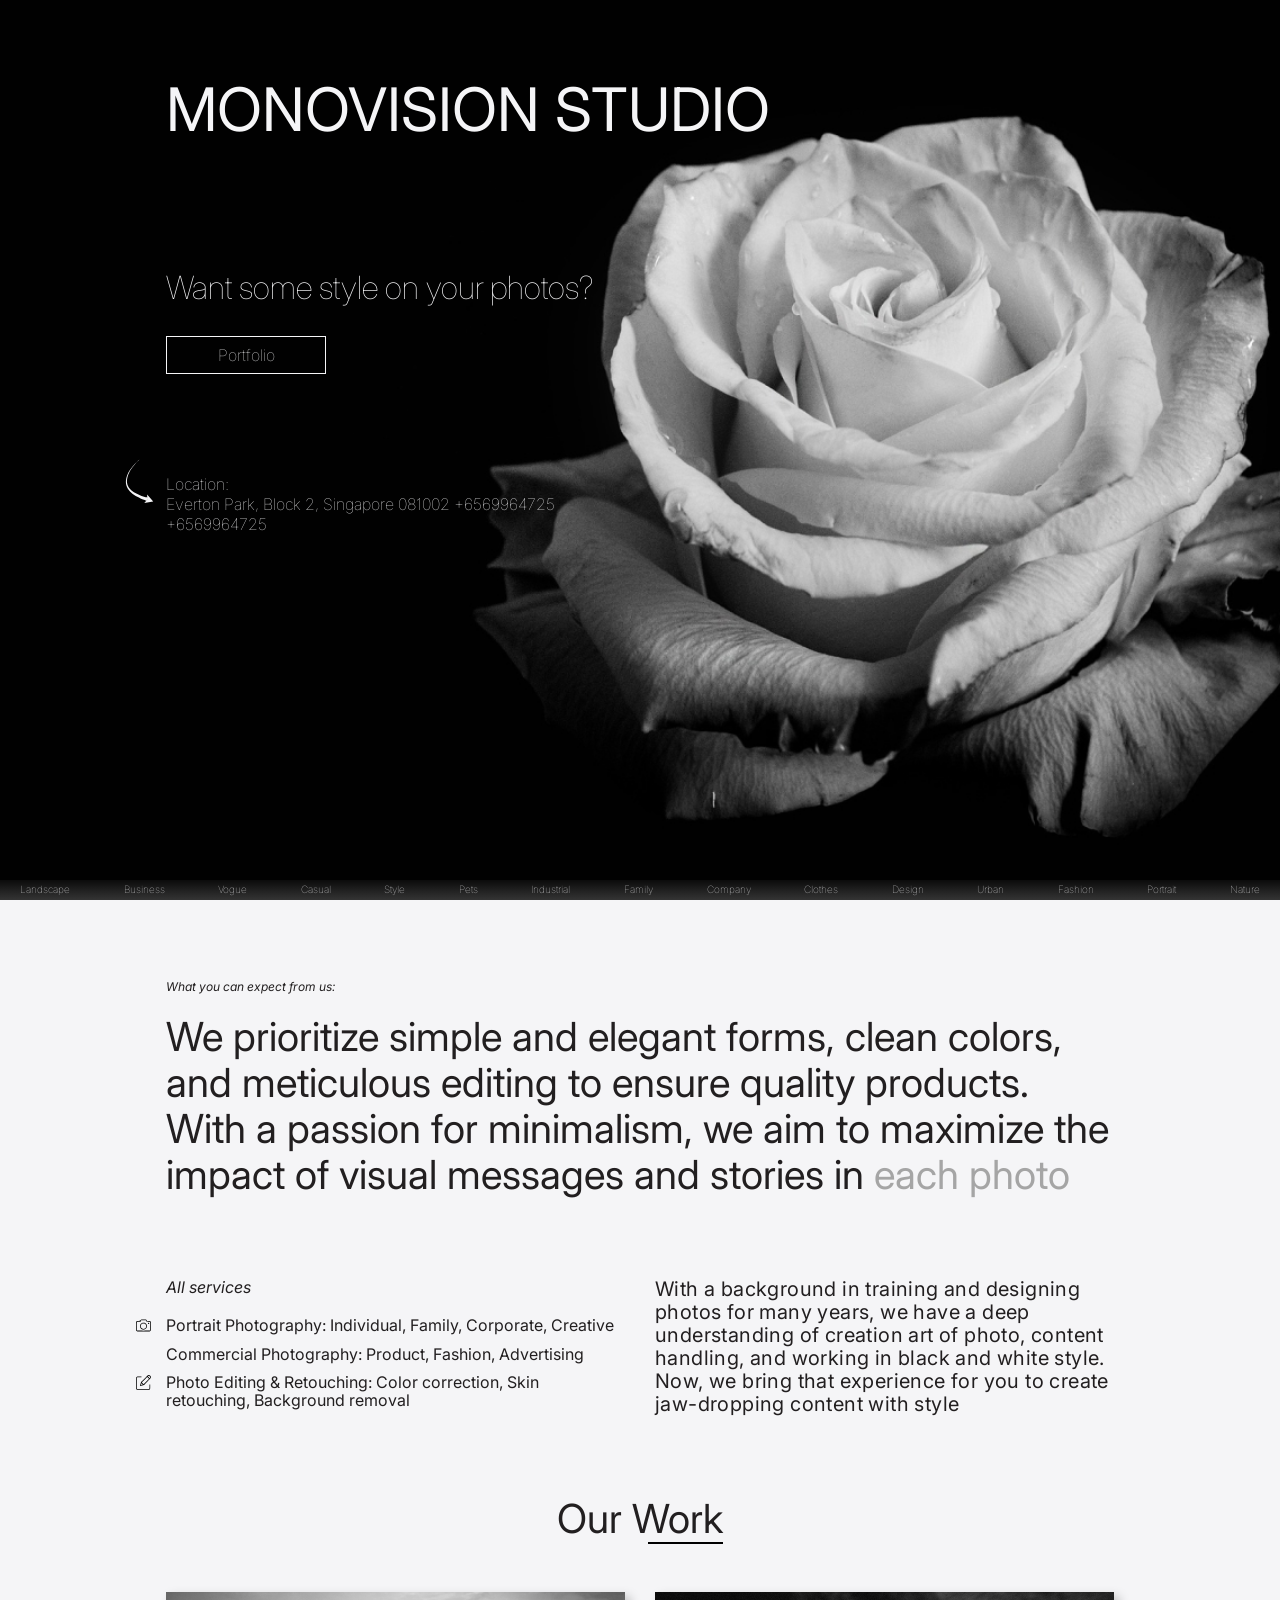
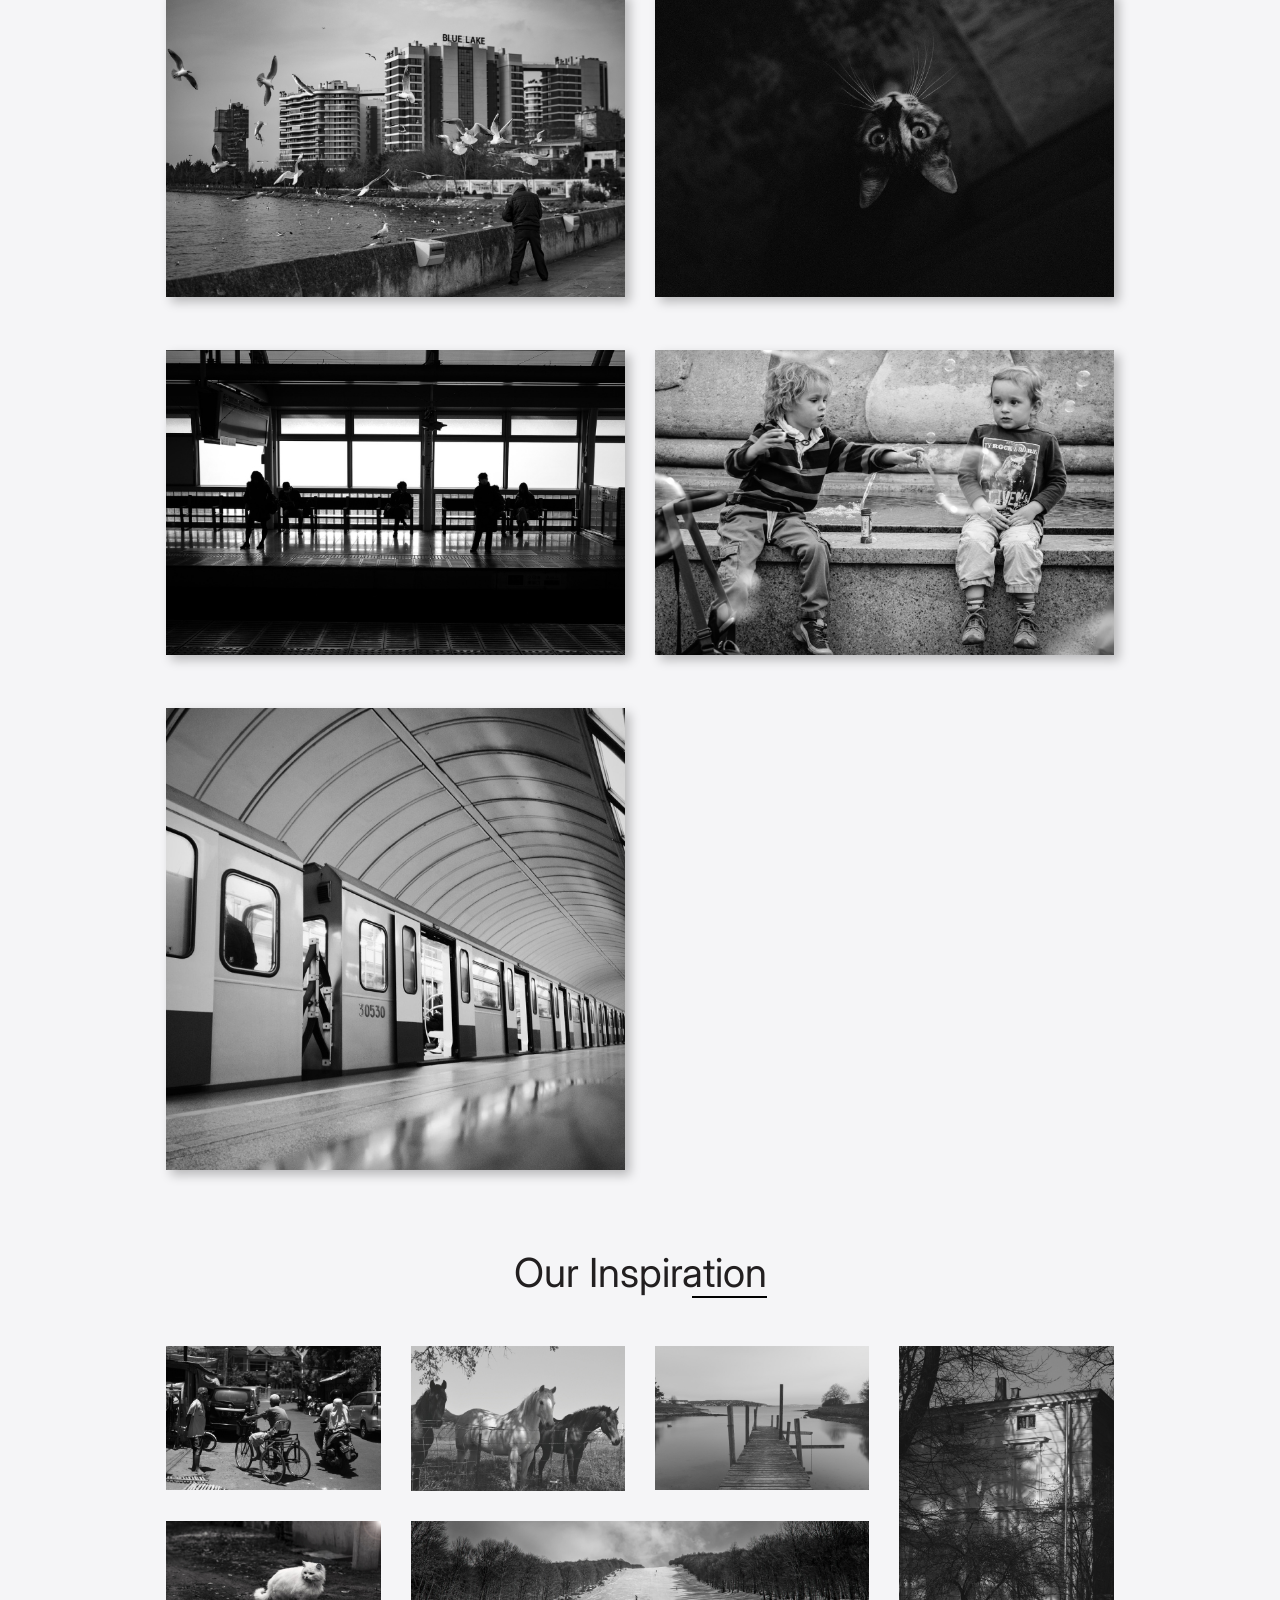
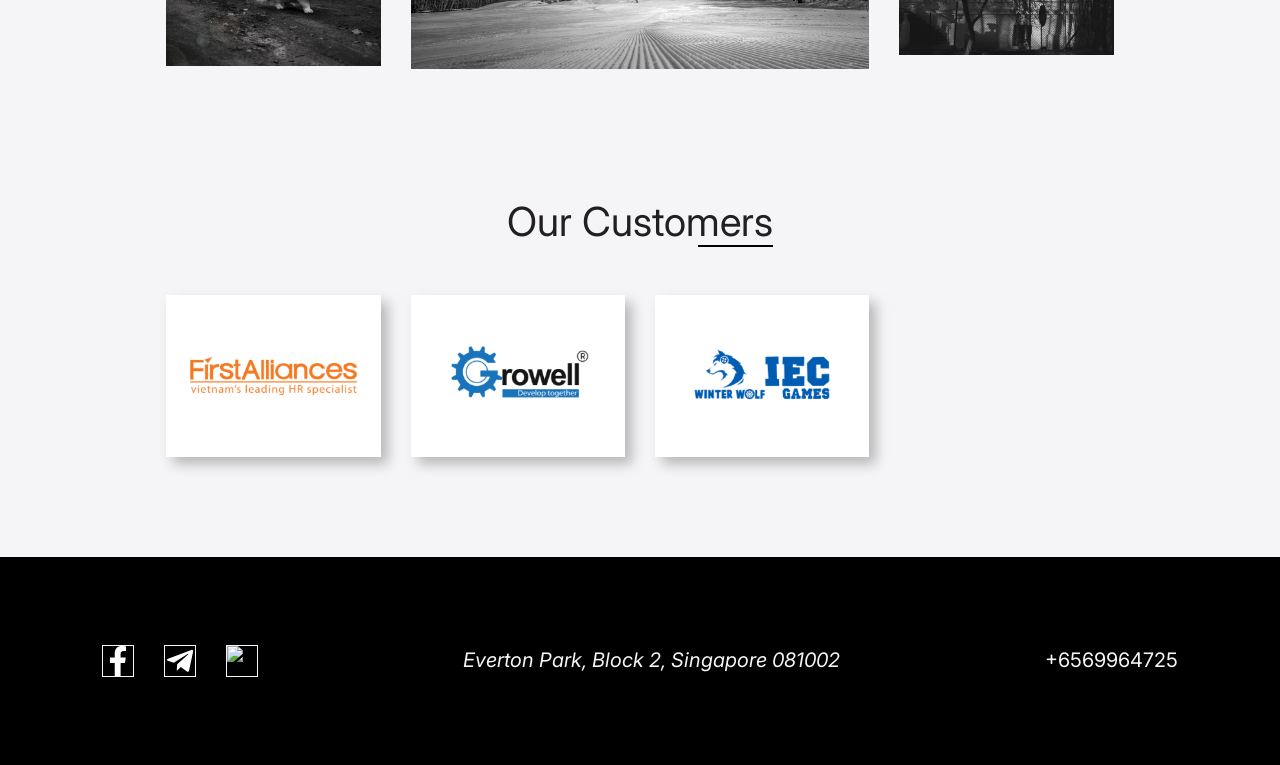
==== src/index.html @ 0d3f8d46 "change structure html" ====
<!doctype html>
<html lang="en">
  <head>
    <meta charset="UTF-8" />
    <meta name="viewport" content="width=device-width, initial-scale=1.0" />
    <title>Document</title>
    <link rel="stylesheet" href="/css/modern-normalize.min.css" />
    <link rel="preconnect" href="https://fonts.googleapis.com" />
    <link rel="preconnect" href="https://fonts.gstatic.com" crossorigin />
    <link
      href="https://fonts.googleapis.com/css2?family=Inter:ital,opsz,wght@0,14..32,100..900;1,14..32,100..900&display=swap"
      rel="stylesheet"
    />
    <link rel="icon" type="image/x-icon" href="/src/favicon.ico" />
    <link rel="stylesheet" href="/css/style.css" />
  </head>
  <body>
    <main>
      <section class="promo">
        <div class="container">
          <h1 class="promo__title">Monovision studio</h1>
          <h2 class="promo__subtitle">Want some style on your photos?</h2>
          <a href="#Portfolio" class="btn">Portfolio</a>
          <div class="promo__address">
            Location:
            <address>
              Everton Park, Block 2, Singapore 081002 +6569964725
            </address>
            <a href="+6569964725">+6569964725</a>
          </div>
        </div>
        <ul class="keywords">
          <li>Landscape</li>
          <li>Business</li>
          <li>Vogue</li>
          <li>Casual</li>
          <li>Style</li>
          <li>Pets</li>
          <li>Industrial</li>
          <li>Family</li>
          <li>Company</li>
          <li>Clothes</li>
          <li>Design</li>
          <li>Urban</li>
          <li>Fashion</li>
          <li>Portrait</li>
          <li>Nature</li>
        </ul>
      </section>
      <section class="about">
        <div class="container">
          <h2 class="about__title">What you can expect from us:</h2>
          <p class="about__text">
            We prioritize simple and elegant forms, clean colors, and meticulous
            editing to ensure quality products. With a passion for minimalism,
            we aim to maximize the impact of visual messages and stories in
            <span>each photo</span>
          </p>
          <div class="services">
            <div class="services__items">
              <div class="services__item-subtitle">All services</div>
              <ul>
                <li>
                  Portrait Photography: Individual, Family, Corporate, Creative
                </li>
                <li>Commercial Photography: Product, Fashion, Advertising</li>
                <li>
                  Photo Editing & Retouching: Color correction, Skin retouching,
                  Background removal
                </li>
              </ul>
            </div>
            <p class="services__text">
              With a background in training and designing photos for many years,
              we have a deep understanding of creation art of photo, content
              handling, and working in black and white style. <br />Now, we
              bring that experience for you to create jaw-dropping content with
              style
            </p>
          </div>
        </div>
      </section>
      <section id="Portfolio" class="works">
        <div class="container">
          <h2 class="title"><span>Our Work</span></h2>
          <div class="works__grid">
            <img src="img/works/bridge.jpg" alt="bridge" class="bridge" />
            <img src="img/works/cat.jpg" alt="cat" class="cat" />
            <img src="img/works/train.jpg" alt="train" class="train" />
            <img src="img/works/children.jpg" alt="children" class="children" />
            <img
              src="img/works/underground.jpg"
              alt="underground"
              class="underground"
            />
          </div>
        </div>
      </section>
      <section class="inspiration">
        <div class="container">
          <h2 class="title"><span>Our Inspiration</span></h2>
          <div class="inspiration__grid">
            <img src="img/inspiration/man.jpg" alt="man" />
            <img src="img/inspiration/horses.jpg" alt="horses" />
            <img
              src="img/inspiration/bridge.jpg"
              alt="bridge"
              class="inspiration_bridge"
            />
            <img
              src="img/inspiration/tenement.jpg"
              alt="tenement"
              class="tenement"
            />
            <img
              src="img/inspiration/cat.jpg"
              alt="cat"
              class="inspiration-cat"
            />
            <img src="img/inspiration/sky.jpg" alt="sky" class="sky" />
          </div>
        </div>
      </section>
      <section class="customers">
        <div class="container">
          <h2 class="title"><span>Our Customers</span></h2>
          <div class="customers__img">
            <img src="logo/logo-first-alliances.jpg" alt="First Alliances" />
            <img src="logo/logo-growell.jpg" alt="Growell" />
            <img src="logo/logo-iec-winter-wolf.jpg" alt="IEC Winter Wolf" />
          </div>
        </div>
      </section>
      <footer class="footer">
        <div class="footer__container">
          <div class="logo__footer">
            <img src="icons/facebook.svg" alt="facebook" />
            <img src="icons/tg.svg" alt="tg" />
            <img src="src/icons/whatsapp.svg" alt="whatsapp" />
          </div>
          <div class="footer__address">
            <address>Everton Park, Block 2, Singapore 081002</address>
          </div>
          <div class="footer__phone">
            <a href="tel:+6569964725">+6569964725</a>
          </div>
        </div>
      </footer>
    </main>
  </body>
</html>
---- css/style.css ----
h1,
h2,
h3,
h4,
h5,
figure,
p,
ol,
ul {
  margin: 0;
}

ol[role="list"],
ul[role="list"] {
  list-style: none;
  padding-inline: 0;
}

h1,
h2,
h3,
h4,
h5 {
  font-size: inherit;
  font-weight: inherit;
}

:root {
  --light-color: #f5f5f7;
  --dark-color: #221f20;
  --container-padding-inline: 13%;
  --footer-padding-inline: 10%;

  @media screen and (max-width: 768px) {
    --container-padding-inline: 6%;
    --footer-padding-inline: 6%;
  }
  @media screen and (max-width: 576px) {
    --container-padding-inline: 15px;
    --footer-padding-inline: 15px;
  }
}
*,
*::before,
*::after {
  box-sizing: border-box;
}

img {
  display: block;
  max-inline-size: 100%;
}

html {
  font-family: "Inter", sans-serif;
  scroll-behavior: smooth;
}

.container {
  padding: 0 var(--container-padding-inline);
}

.title {
  text-align: center;
  font-family: var(--font-family);
  font-weight: 400;
  font-size: 40px;
  color: var(--dark-color);
  span {
    position: relative;
  }
  span::after {
    content: "";
    position: absolute;
    display: block;
    margin: 0 auto;
    bottom: -1px;
    right: 0;
    width: 75px;
    height: 2px;
    background-color: #000;
  }
  @media screen and (max-width: 768px) {
    & {
      font-size: 36px;
    }
  }
  @media screen and (max-width: 576px) {
    font-size: 24px;
  }
}

.promo {
  position: relative;
  min-height: 100vh;
  background: url(../src/img/main_bg.jpg) center center / cover no-repeat;
  padding-top: 75px;
  @media screen and (max-width: 768px) {
    background-image: url(../src/img/tablet_bg.jpg);
  }
  @media screen and (max-width: 576px) {
    background: url(../src/img/Bg\ \(2\).jpg) center center / cover no-repeat;
    min-height: 500px;
    padding-top: 50px;
  }
}

.promo__title {
  font-weight: 400;
  font-size: 60px;
  text-transform: uppercase;
  color: var(--light-color);
  @media screen and (max-width: 768px) {
    font-size: 48px;
  }
  @media screen and (max-width: 576px) {
    font-size: 26px;
  }
}

.promo__subtitle {
  margin-top: 124px;
  font-weight: 100;
  font-size: 32px;
  color: var(--light-color);
  line-height: normal;
  @media screen and (max-width: 768px) {
    margin-top: 80px;
  }
  @media screen and (max-width: 576px) {
    font-size: 16px;
    margin-top: 30px;
  }
}

.btn {
  display: flex;
  justify-content: center;
  align-items: center;
  margin-top: 29px;
  padding: 3px 10px;
  width: 160px;
  min-height: 38px;
  border: 1px solid var(--light-color);
  background: rgba(217, 217, 217, 0);
  font-weight: 100;
  font-size: 16px;
  color: var(--light-color);
  cursor: pointer;
  text-decoration: none;
  transition: all 0.3s ease-out;
  @media screen and (max-width: 576px) {
    font-size: 14px;
    width: 120px;
    min-height: 30px;
  }
}

.btn:hover {
  font-weight: 500;
  box-shadow: 5px 5px 10px 0 rgba(255, 255, 255, 0.62);
}

.promo__address {
  position: relative;
  margin-top: 100px;
  font-family: var(--font-family);
  font-weight: 100;
  font-style: normal;
  font-size: 16px;
  line-height: normal;
  color: var(--light-color);
  address {
    font-style: normal;
  }
  a {
    color: inherit;
    text-decoration: none;
  }
  &::before {
    position: absolute;
    content: "";
    display: block;
    left: -45px;
    top: -17px;
    width: 40px;
    height: 49px;
    background: url(../src/icons/arrow.svg) center center / cover no-repeat;
  }
  @media screen and (max-width: 1440px) {
    padding-bottom: 50px;
  }
  @media screen and (max-width: 768px) {
    margin-top: 80px;
    &::before {
      left: -40px;
    }
  }
  @media screen and (max-width: 750px) {
    &::before {
      display: none;
    }
  }
  @media screen and (max-width: 576px) {
    margin-top: 233px;
  }
}

.keywords {
  display: flex;
  box-sizing: border-box;
  justify-content: space-between;
  align-items: center;
  position: absolute;
  width: 100%;
  height: 20px;
  bottom: 0;
  padding: 0 360px;
  background: linear-gradient(
    180deg,
    rgba(255, 255, 255, 0.04) 0%,
    rgba(255, 255, 255, 0.12) 50%,
    rgba(255, 255, 255, 0.2) 100%
  );
  li {
    list-style: none;
    font-family: var(--font-family);
    font-weight: 100;
    font-size: 10px;
    color: var(--light-color);
  }
  @media screen and (max-width: 1440px) {
    padding: 0 20px;
    flex-wrap: wrap;
  }
  @media screen and (max-width: 768px) {
    & li:nth-last-child(-n + 6) {
      display: none;
    }
  }
  @media screen and (max-width: 576px) {
    & {
      margin-top: 10px;
    }
    & li:nth-last-child(-n + 11) {
      display: none;
    }
  }
}

.about {
  padding-top: 80px;
  background-color: var(--light-color);
}

.about__title {
  font-family: var(--font-family);
  font-style: italic;
  font-weight: 400;
  font-size: 12px;
  color: var(--dark-color);
}

.about__text {
  width: 1100px;
  margin-top: 20px;
  font-family: var(--font-family);
  font-weight: 400;
  font-size: 40px;
  color: var(--dark-color);
  span {
    color: #a5a5a5;
  }
  @media screen and (max-width: 1440px) {
    width: 100%;
  }
  @media screen and (max-width: 768px) {
    font-size: 24px;
  }
}

.services {
  display: flex;
  margin-top: 80px;
  column-gap: 30px;
}
@media screen and (max-width: 768px) {
  .services {
    flex-direction: column;
    row-gap: 40px;
  }
}

.services__items {
  width: 50%;
  ul {
    margin-top: 20px;
    padding: 0;
  }
  li {
    position: relative;
    margin-top: 10px;
    list-style: none;
    font-weight: 400;
    font-size: 16px;
    color: var(--dark-color);
    &:first-child::before {
      content: "";
      display: block;
      position: absolute;
      top: 2px;
      width: 15px;
      height: 15px;
      background: url("/src/icons/camera.svg") center center / cover no-repeat;
      left: -30px;
    }
    &:nth-child(3)::before {
      content: "";
      display: block;
      position: absolute;
      top: 2px;
      width: 15px;
      height: 15px;
      background: url("/src/icons/edit.svg") center center / cover no-repeat;
      left: -30px;
    }
  }
  @media screen and (max-width: 768px) {
    & {
      width: 100%;
    }
  }
}

.services__item-subtitle {
  font-style: italic;
  font-weight: 400;
  font-size: 16px;
  color: var(--dark-color);
}

.services__text {
  width: 50%;
  font-weight: 400;
  font-size: 20px;
  letter-spacing: 0.02em;
  color: var(--dark-color);
}
@media screen and (max-width: 768px) {
  .services__text {
    width: 100%;
  }
}

.works {
  padding-top: 80px;
  background-color: var(--light-color);
}
@media screen and (max-width: 768px) {
  & {
    padding-top: 50px;
  }
}

.works__grid {
  margin-top: 50px;
  display: grid;
  grid-template-columns: repeat(2, 1fr);
  grid-template-rows: repeat(2, 1fr) 1.5fr;
  row-gap: 50px;
  column-gap: 30px;

  img {
    width: 100%;
    box-shadow: 5px 5px 10px 0px rgba(0, 0, 0, 0.25);
  }
  @media screen and (max-width: 768px) {
    & {
      margin-top: 40px;
      row-gap: 30px;
      column-gap: 20px;
    }
  }
  @media screen and (max-width: 576px) {
    grid-template-columns: 1fr;
    grid-template-rows: repeat(4, 1fr) 1.5fr;
    row-gap: 30px;
    column-gap: 0px;
  }
}

.inspiration {
  padding-top: 80px;
  background-color: var(--light-color);
}

.inspiration__grid {
  display: grid;
  margin-top: 50px;
  grid-template-columns: repeat(4, 1fr);
  grid-auto-rows: auto;
  column-gap: 30px;
  row-gap: 30px;
  grid-auto-flow: dense;
  .tenement {
    grid-column: 4/5;
    grid-row: 1/3;
  }
  .sky {
    grid-column: 2/4;
    grid-row: 2/3;
  }
  img {
    object-fit: cover;
    width: 100%;
  }
  @media screen and (max-width: 768px) {
    grid-auto-flow: row;
    grid-template-columns: repeat(2, 1fr);
    grid-auto-rows: auto;
    column-gap: 20px;
    row-gap: 30px;
    .tenement {
      grid-column: auto;
      grid-row: 2/4;
    }
    .sky {
      grid-column: 1/3;
      grid-row: 4/5;
    }
    .inspiration_bridge {
      grid-column: 1/2;
      grid-row: 2/3;
    }
    .inspiration-cat {
      grid-column: 1/2;
      grid-row: 3/4;
    }
  }
  @media screen and (max-width: 576px) {
    grid-template-columns: 1fr;
    grid-template-rows: repeat(3, 1fr);
    row-gap: 20px;
    .tenement,
    .sky,
    .inspiration_bridge,
    .inspiration-cat {
      grid-column: auto;
      grid-row: auto;
    }
  }
}

.customers {
  padding: 80px 0 100px;
  background-color: var(--light-color);
  @media screen and (max-width: 768px) {
    padding: 50px 0;
  }
}

.customers .title {
  margin-top: 50px;
}

.customers__img {
  margin-top: 50px;
  display: flex;
  flex-wrap: wrap;
  gap: 30px;
  img {
    width: calc((100% - 90px) / 4);
    box-shadow: 7px 7px 12px 0px rgba(0, 0, 0, 0.25);
  }
  @media screen and (max-width: 768px) {
    & {
      margin-top: 40px;
      gap: 20px;
    }
    img {
      width: calc((100% - 60px) / 4);
    }
  }
  @media screen and (max-width: 576px) {
    img {
      width: calc((100% - 36px) / 2);
      margin-top: 30px;
      column-gap: 36px;
      row-gap: 20px;
      justify-content: space-between;
    }
  }
}

.footer {
  width: 100%;
  padding: 88px 0;
  min-height: 200px;
  background: #000;
}
@media screen and (max-width: 768px) {
  .footer {
    row-gap: 30px;
    padding: 30px 0 40px 0;
  }
  @media screen and (max-width: 576px) {
    .footer {
      row-gap: 30px;
      padding: 30px 0 40px 0;
    }
  }
}
.footer__container {
  display: flex;
  justify-content: space-around;
  align-items: center;
}

@media screen and (max-width: 768px) {
  .footer__container {
    flex-direction: column;
    justify-self: flex-start;
    align-items: flex-start;
    row-gap: 30px;
    padding-left: 46px;
  }
}
@media screen and (max-width: 576px) {
  .footer__container {
    align-items: center;
    padding-left: 0;
    justify-self: center;
  }
}

.logo__footer {
  display: flex;
  column-gap: 30px;
  img {
    border: 1px solid var(--light-color);
    width: 32px;
    height: 32px;
    background: rgba(217, 217, 217, 0);
    object-fit: contain;
    box-sizing: border-box;
  }
}

.footer__address address {
  display: flex;
  align-items: center;
  justify-content: center;
  font-family: var(--font-family);
  font-weight: 400;
  font-size: 20px;
  color: var(--light-color);
}
@media screen and (max-width: 576px) {
  .footer__address {
    order: 2;
  }
}

.footer__phone {
  font-weight: 400;
  font-size: 20px;
  color: var(--light-color);
  a {
    color: inherit;
    text-decoration: none;
  }
}
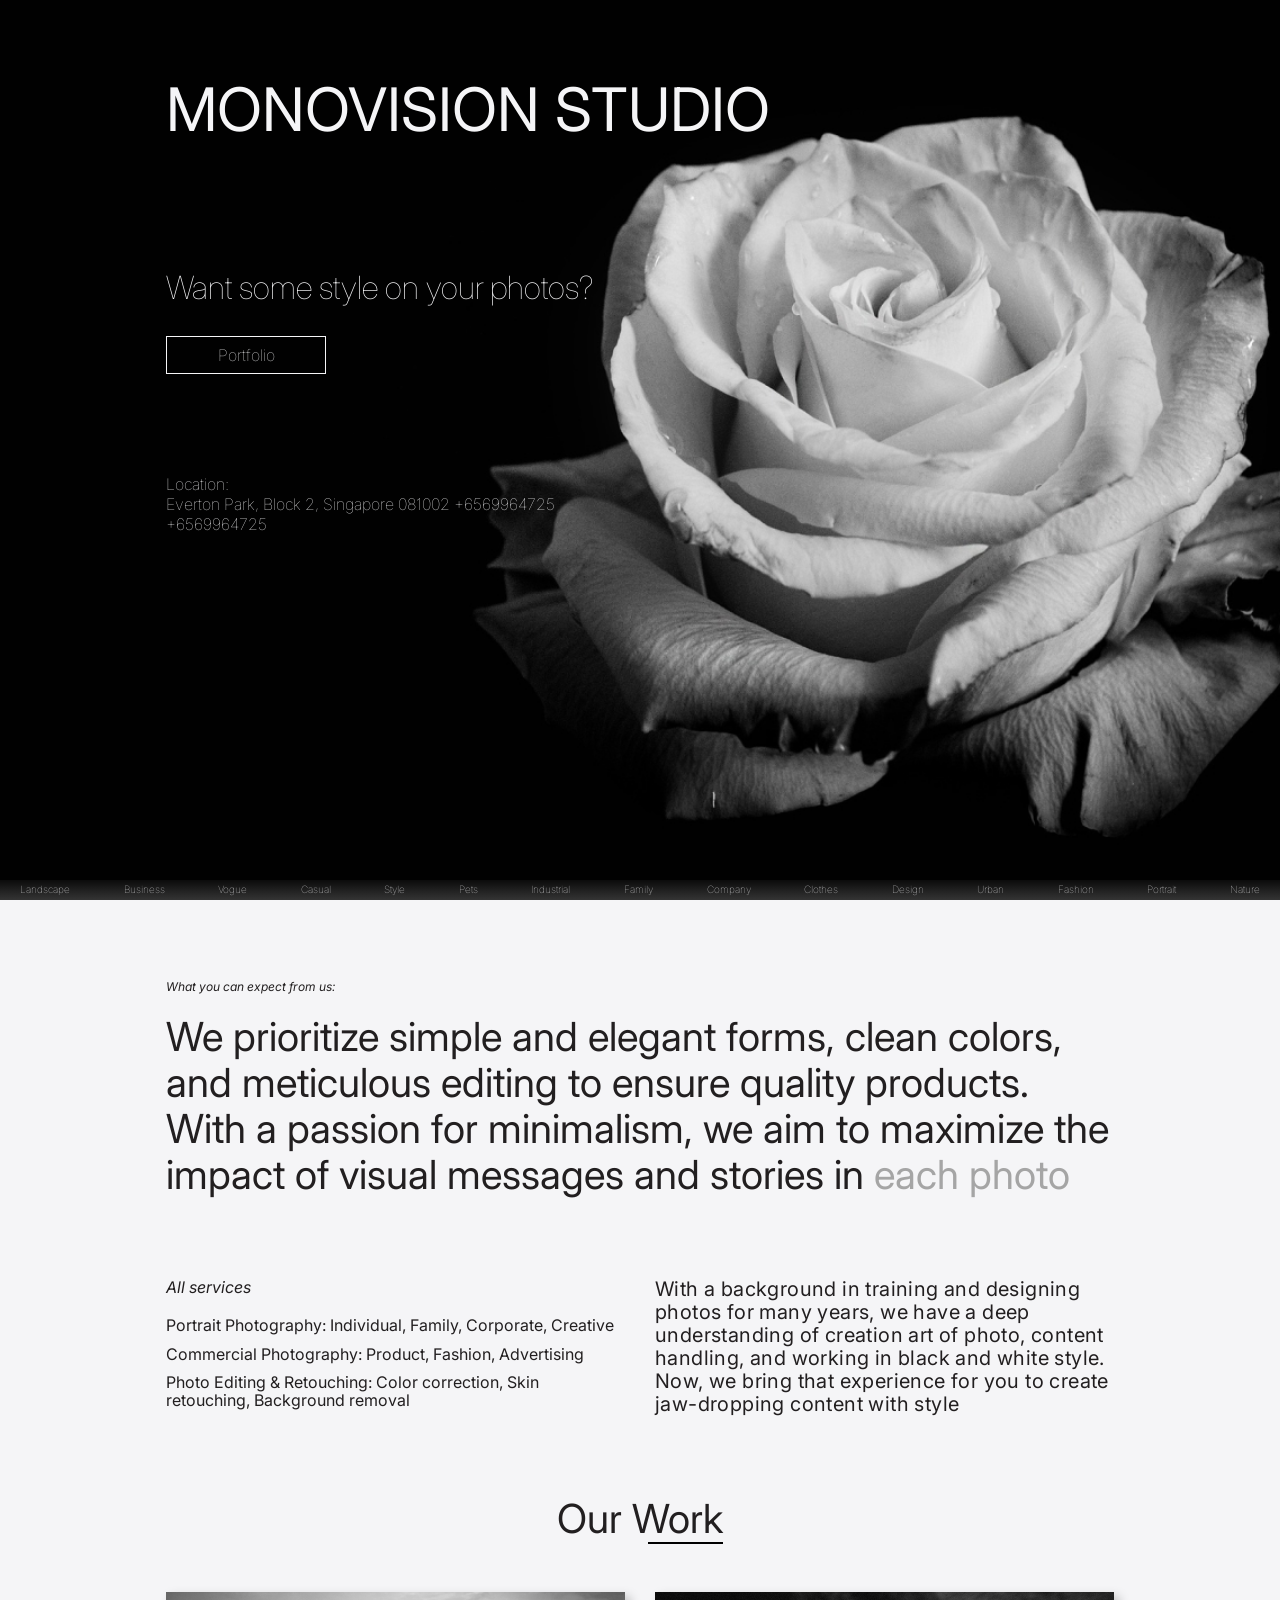
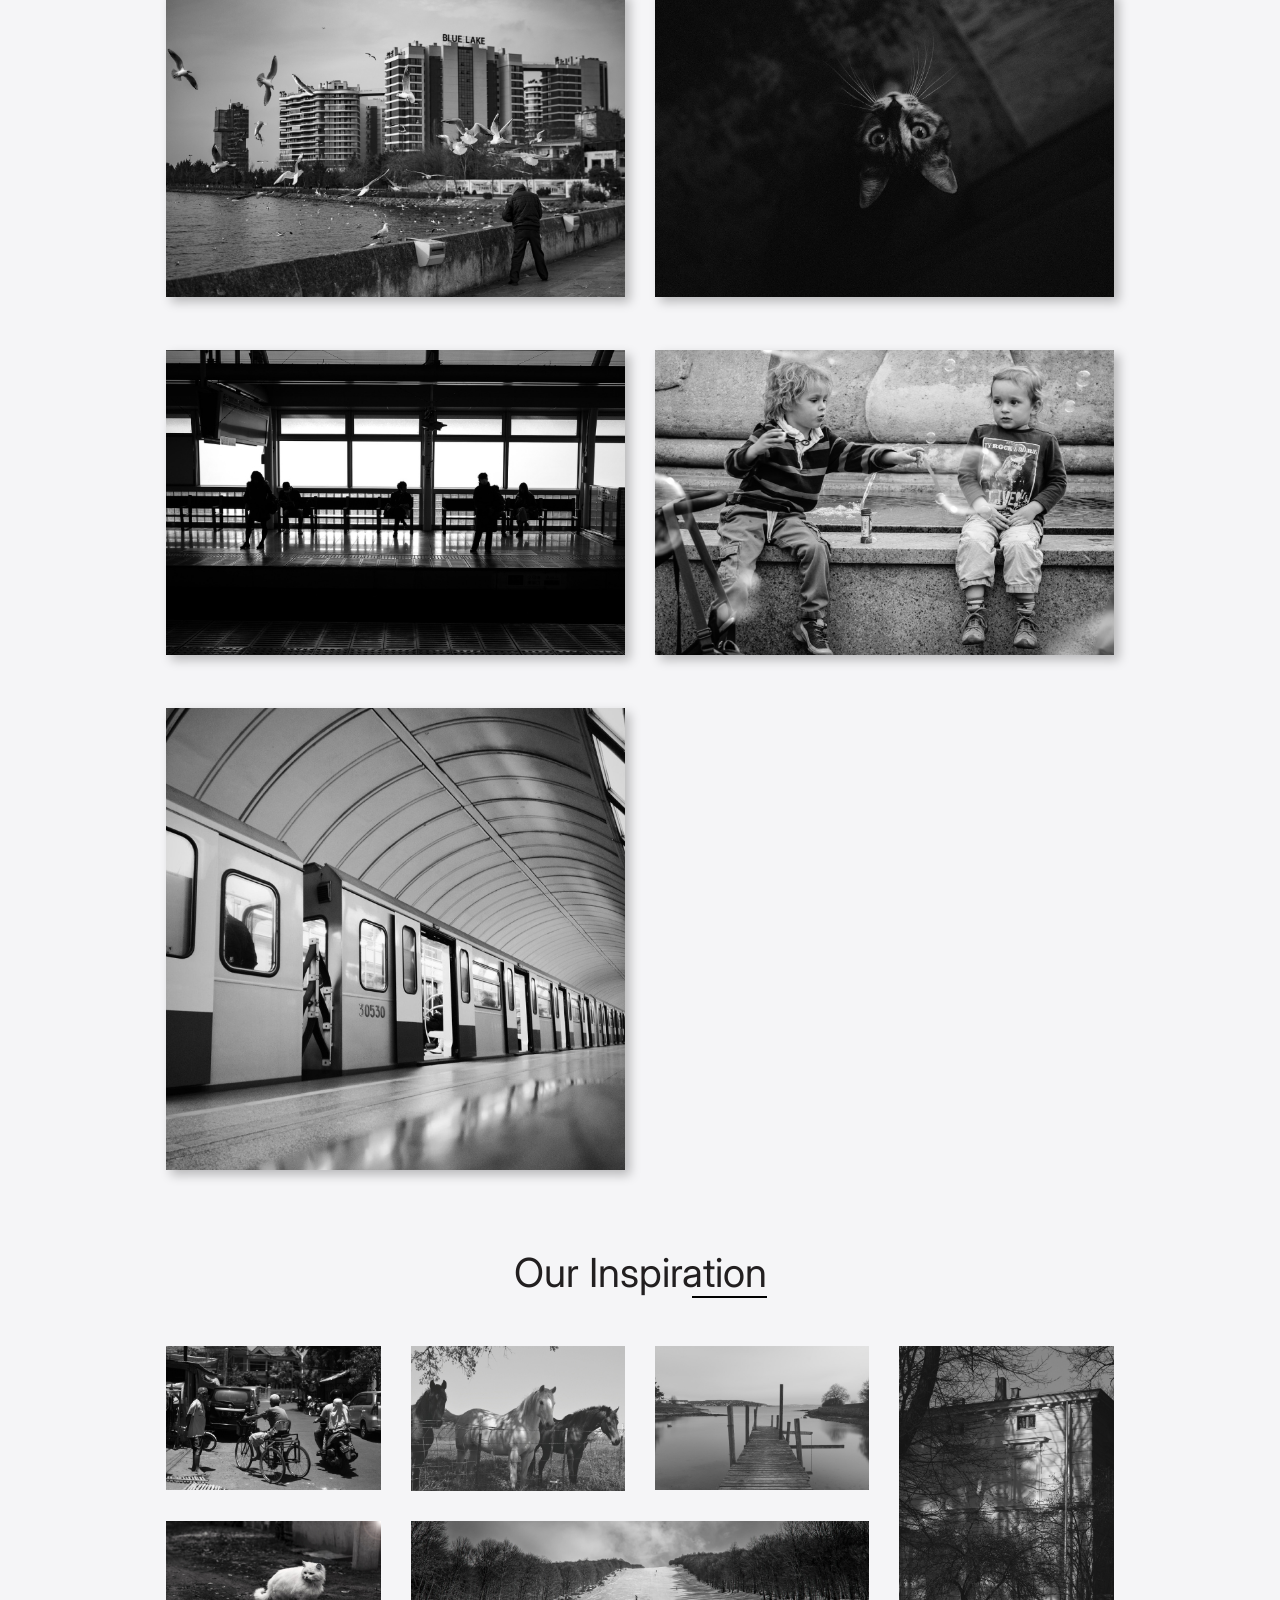
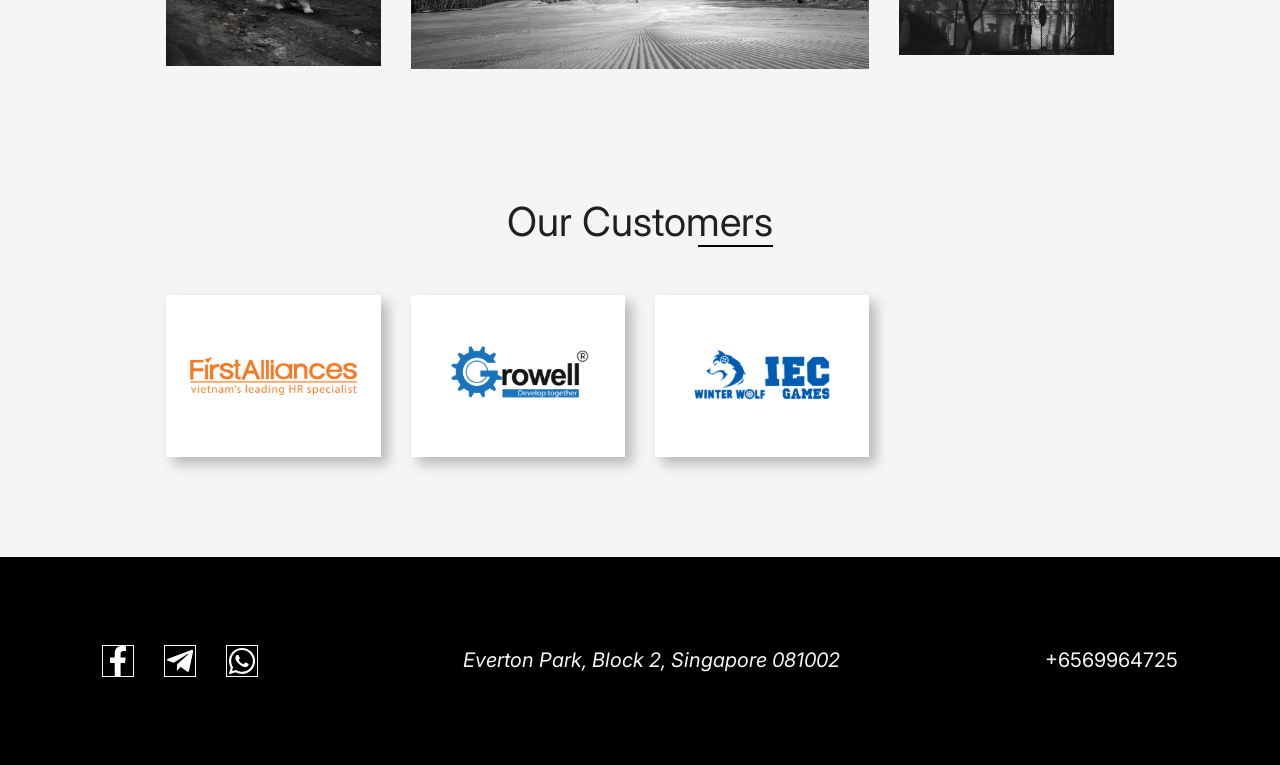
==== commit 652dccb5: "change structure html1" ====
--- a/src/index.html
+++ b/src/index.html
@@ -4,15 +4,15 @@
     <meta charset="UTF-8" />
     <meta name="viewport" content="width=device-width, initial-scale=1.0" />
     <title>Document</title>
-    <link rel="stylesheet" href="/css/modern-normalize.min.css" />
+    <link rel="stylesheet" href="css/modern-normalize.min.css" />
     <link rel="preconnect" href="https://fonts.googleapis.com" />
     <link rel="preconnect" href="https://fonts.gstatic.com" crossorigin />
     <link
       href="https://fonts.googleapis.com/css2?family=Inter:ital,opsz,wght@0,14..32,100..900;1,14..32,100..900&display=swap"
       rel="stylesheet"
     />
-    <link rel="icon" type="image/x-icon" href="/src/favicon.ico" />
-    <link rel="stylesheet" href="/css/style.css" />
+    <link rel="icon" type="image/x-icon" href="favicon.ico" />
+    <link rel="stylesheet" href="css/style.css" />
   </head>
   <body>
     <main>
@@ -136,7 +136,7 @@
           <div class="logo__footer">
             <img src="icons/facebook.svg" alt="facebook" />
             <img src="icons/tg.svg" alt="tg" />
-            <img src="src/icons/whatsapp.svg" alt="whatsapp" />
+            <img src="icons/whatsapp.svg" alt="whatsapp" />
           </div>
           <div class="footer__address">
             <address>Everton Park, Block 2, Singapore 081002</address>
--- a/src/css/style.css
+++ b/src/css/style.css
@@ -0,0 +1,572 @@
+h1,
+h2,
+h3,
+h4,
+h5,
+figure,
+p,
+ol,
+ul {
+  margin: 0;
+}
+
+ol[role="list"],
+ul[role="list"] {
+  list-style: none;
+  padding-inline: 0;
+}
+
+h1,
+h2,
+h3,
+h4,
+h5 {
+  font-size: inherit;
+  font-weight: inherit;
+}
+
+:root {
+  --light-color: #f5f5f7;
+  --dark-color: #221f20;
+  --container-padding-inline: 13%;
+  --footer-padding-inline: 10%;
+
+  @media screen and (max-width: 768px) {
+    --container-padding-inline: 6%;
+    --footer-padding-inline: 6%;
+  }
+  @media screen and (max-width: 576px) {
+    --container-padding-inline: 15px;
+    --footer-padding-inline: 15px;
+  }
+}
+*,
+*::before,
+*::after {
+  box-sizing: border-box;
+}
+
+img {
+  display: block;
+  max-inline-size: 100%;
+}
+
+html {
+  font-family: "Inter", sans-serif;
+  scroll-behavior: smooth;
+}
+
+.container {
+  padding: 0 var(--container-padding-inline);
+}
+
+.title {
+  text-align: center;
+  font-family: var(--font-family);
+  font-weight: 400;
+  font-size: 40px;
+  color: var(--dark-color);
+  span {
+    position: relative;
+  }
+  span::after {
+    content: "";
+    position: absolute;
+    display: block;
+    margin: 0 auto;
+    bottom: -1px;
+    right: 0;
+    width: 75px;
+    height: 2px;
+    background-color: #000;
+  }
+  @media screen and (max-width: 768px) {
+    & {
+      font-size: 36px;
+    }
+  }
+  @media screen and (max-width: 576px) {
+    font-size: 24px;
+  }
+}
+
+.promo {
+  position: relative;
+  min-height: 100vh;
+  background: url(../img/main_bg.jpg) center center / cover no-repeat;
+  padding-top: 75px;
+  @media screen and (max-width: 768px) {
+    background-image: url(../img/tablet_bg.jpg);
+  }
+  @media screen and (max-width: 576px) {
+    background: url(../img/Bg\ \(2\).jpg) center center / cover no-repeat;
+    min-height: 500px;
+    padding-top: 50px;
+  }
+}
+
+.promo__title {
+  font-weight: 400;
+  font-size: 60px;
+  text-transform: uppercase;
+  color: var(--light-color);
+  @media screen and (max-width: 768px) {
+    font-size: 48px;
+  }
+  @media screen and (max-width: 576px) {
+    font-size: 26px;
+  }
+}
+
+.promo__subtitle {
+  margin-top: 124px;
+  font-weight: 100;
+  font-size: 32px;
+  color: var(--light-color);
+  line-height: normal;
+  @media screen and (max-width: 768px) {
+    margin-top: 80px;
+  }
+  @media screen and (max-width: 576px) {
+    font-size: 16px;
+    margin-top: 30px;
+  }
+}
+
+.btn {
+  display: flex;
+  justify-content: center;
+  align-items: center;
+  margin-top: 29px;
+  padding: 3px 10px;
+  width: 160px;
+  min-height: 38px;
+  border: 1px solid var(--light-color);
+  background: rgba(217, 217, 217, 0);
+  font-weight: 100;
+  font-size: 16px;
+  color: var(--light-color);
+  cursor: pointer;
+  text-decoration: none;
+  transition: all 0.3s ease-out;
+  @media screen and (max-width: 576px) {
+    font-size: 14px;
+    width: 120px;
+    min-height: 30px;
+  }
+}
+
+.btn:hover {
+  font-weight: 500;
+  box-shadow: 5px 5px 10px 0 rgba(255, 255, 255, 0.62);
+}
+
+.promo__address {
+  position: relative;
+  margin-top: 100px;
+  font-family: var(--font-family);
+  font-weight: 100;
+  font-style: normal;
+  font-size: 16px;
+  line-height: normal;
+  color: var(--light-color);
+  address {
+    font-style: normal;
+  }
+  a {
+    color: inherit;
+    text-decoration: none;
+  }
+  &::before {
+    position: absolute;
+    content: "";
+    display: block;
+    left: -45px;
+    top: -17px;
+    width: 40px;
+    height: 49px;
+    background: url(../img/icons/arrow.svg) center center / cover no-repeat;
+  }
+  @media screen and (max-width: 1440px) {
+    padding-bottom: 50px;
+  }
+  @media screen and (max-width: 768px) {
+    margin-top: 80px;
+    &::before {
+      left: -40px;
+    }
+  }
+  @media screen and (max-width: 750px) {
+    &::before {
+      display: none;
+    }
+  }
+  @media screen and (max-width: 576px) {
+    margin-top: 233px;
+  }
+}
+
+.keywords {
+  display: flex;
+  box-sizing: border-box;
+  justify-content: space-between;
+  align-items: center;
+  position: absolute;
+  width: 100%;
+  height: 20px;
+  bottom: 0;
+  padding: 0 360px;
+  background: linear-gradient(
+    180deg,
+    rgba(255, 255, 255, 0.04) 0%,
+    rgba(255, 255, 255, 0.12) 50%,
+    rgba(255, 255, 255, 0.2) 100%
+  );
+  li {
+    list-style: none;
+    font-family: var(--font-family);
+    font-weight: 100;
+    font-size: 10px;
+    color: var(--light-color);
+  }
+  @media screen and (max-width: 1440px) {
+    padding: 0 20px;
+    flex-wrap: wrap;
+  }
+  @media screen and (max-width: 768px) {
+    & li:nth-last-child(-n + 6) {
+      display: none;
+    }
+  }
+  @media screen and (max-width: 576px) {
+    & {
+      margin-top: 10px;
+    }
+    & li:nth-last-child(-n + 11) {
+      display: none;
+    }
+  }
+}
+
+.about {
+  padding-top: 80px;
+  background-color: var(--light-color);
+}
+
+.about__title {
+  font-family: var(--font-family);
+  font-style: italic;
+  font-weight: 400;
+  font-size: 12px;
+  color: var(--dark-color);
+}
+
+.about__text {
+  width: 1100px;
+  margin-top: 20px;
+  font-family: var(--font-family);
+  font-weight: 400;
+  font-size: 40px;
+  color: var(--dark-color);
+  span {
+    color: #a5a5a5;
+  }
+  @media screen and (max-width: 1440px) {
+    width: 100%;
+  }
+  @media screen and (max-width: 768px) {
+    font-size: 24px;
+  }
+}
+
+.services {
+  display: flex;
+  margin-top: 80px;
+  column-gap: 30px;
+}
+@media screen and (max-width: 768px) {
+  .services {
+    flex-direction: column;
+    row-gap: 40px;
+  }
+}
+
+.services__items {
+  width: 50%;
+  ul {
+    margin-top: 20px;
+    padding: 0;
+  }
+  li {
+    position: relative;
+    margin-top: 10px;
+    list-style: none;
+    font-weight: 400;
+    font-size: 16px;
+    color: var(--dark-color);
+    &:first-child::before {
+      content: "";
+      display: block;
+      position: absolute;
+      top: 2px;
+      width: 15px;
+      height: 15px;
+      background: url("/img/icons/camera.svg") center center / cover no-repeat;
+      left: -30px;
+    }
+    &:nth-child(3)::before {
+      content: "";
+      display: block;
+      position: absolute;
+      top: 2px;
+      width: 15px;
+      height: 15px;
+      background: url("/img/icons/edit.svg") center center / cover no-repeat;
+      left: -30px;
+    }
+  }
+  @media screen and (max-width: 768px) {
+    & {
+      width: 100%;
+    }
+  }
+}
+
+.services__item-subtitle {
+  font-style: italic;
+  font-weight: 400;
+  font-size: 16px;
+  color: var(--dark-color);
+}
+
+.services__text {
+  width: 50%;
+  font-weight: 400;
+  font-size: 20px;
+  letter-spacing: 0.02em;
+  color: var(--dark-color);
+}
+@media screen and (max-width: 768px) {
+  .services__text {
+    width: 100%;
+  }
+}
+
+.works {
+  padding-top: 80px;
+  background-color: var(--light-color);
+}
+@media screen and (max-width: 768px) {
+  & {
+    padding-top: 50px;
+  }
+}
+
+.works__grid {
+  margin-top: 50px;
+  display: grid;
+  grid-template-columns: repeat(2, 1fr);
+  grid-template-rows: repeat(2, 1fr) 1.5fr;
+  row-gap: 50px;
+  column-gap: 30px;
+
+  img {
+    width: 100%;
+    box-shadow: 5px 5px 10px 0px rgba(0, 0, 0, 0.25);
+  }
+  @media screen and (max-width: 768px) {
+    & {
+      margin-top: 40px;
+      row-gap: 30px;
+      column-gap: 20px;
+    }
+  }
+  @media screen and (max-width: 576px) {
+    grid-template-columns: 1fr;
+    grid-template-rows: repeat(4, 1fr) 1.5fr;
+    row-gap: 30px;
+    column-gap: 0px;
+  }
+}
+
+.inspiration {
+  padding-top: 80px;
+  background-color: var(--light-color);
+}
+
+.inspiration__grid {
+  display: grid;
+  margin-top: 50px;
+  grid-template-columns: repeat(4, 1fr);
+  grid-auto-rows: auto;
+  column-gap: 30px;
+  row-gap: 30px;
+  grid-auto-flow: dense;
+  .tenement {
+    grid-column: 4/5;
+    grid-row: 1/3;
+  }
+  .sky {
+    grid-column: 2/4;
+    grid-row: 2/3;
+  }
+  img {
+    object-fit: cover;
+    width: 100%;
+  }
+  @media screen and (max-width: 768px) {
+    grid-auto-flow: row;
+    grid-template-columns: repeat(2, 1fr);
+    grid-auto-rows: auto;
+    column-gap: 20px;
+    row-gap: 30px;
+    .tenement {
+      grid-column: auto;
+      grid-row: 2/4;
+    }
+    .sky {
+      grid-column: 1/3;
+      grid-row: 4/5;
+    }
+    .inspiration_bridge {
+      grid-column: 1/2;
+      grid-row: 2/3;
+    }
+    .inspiration-cat {
+      grid-column: 1/2;
+      grid-row: 3/4;
+    }
+  }
+  @media screen and (max-width: 576px) {
+    grid-template-columns: 1fr;
+    grid-template-rows: repeat(3, 1fr);
+    row-gap: 20px;
+    .tenement,
+    .sky,
+    .inspiration_bridge,
+    .inspiration-cat {
+      grid-column: auto;
+      grid-row: auto;
+    }
+  }
+}
+
+.customers {
+  padding: 80px 0 100px;
+  background-color: var(--light-color);
+  @media screen and (max-width: 768px) {
+    padding: 50px 0;
+  }
+}
+
+.customers .title {
+  margin-top: 50px;
+}
+
+.customers__img {
+  margin-top: 50px;
+  display: flex;
+  flex-wrap: wrap;
+  gap: 30px;
+  img {
+    width: calc((100% - 90px) / 4);
+    box-shadow: 7px 7px 12px 0px rgba(0, 0, 0, 0.25);
+  }
+  @media screen and (max-width: 768px) {
+    & {
+      margin-top: 40px;
+      gap: 20px;
+    }
+    img {
+      width: calc((100% - 60px) / 4);
+    }
+  }
+  @media screen and (max-width: 576px) {
+    img {
+      width: calc((100% - 36px) / 2);
+      margin-top: 30px;
+      column-gap: 36px;
+      row-gap: 20px;
+      justify-content: space-between;
+    }
+  }
+}
+
+.footer {
+  width: 100%;
+  padding: 88px 0;
+  min-height: 200px;
+  background: #000;
+}
+@media screen and (max-width: 768px) {
+  .footer {
+    row-gap: 30px;
+    padding: 30px 0 40px 0;
+  }
+  @media screen and (max-width: 576px) {
+    .footer {
+      row-gap: 30px;
+      padding: 30px 0 40px 0;
+    }
+  }
+}
+.footer__container {
+  display: flex;
+  justify-content: space-around;
+  align-items: center;
+}
+
+@media screen and (max-width: 768px) {
+  .footer__container {
+    flex-direction: column;
+    justify-self: flex-start;
+    align-items: flex-start;
+    row-gap: 30px;
+    padding-left: 46px;
+  }
+}
+@media screen and (max-width: 576px) {
+  .footer__container {
+    align-items: center;
+    padding-left: 0;
+    justify-self: center;
+  }
+}
+
+.logo__footer {
+  display: flex;
+  column-gap: 30px;
+  img {
+    border: 1px solid var(--light-color);
+    width: 32px;
+    height: 32px;
+    background: rgba(217, 217, 217, 0);
+    object-fit: contain;
+    box-sizing: border-box;
+  }
+}
+
+.footer__address address {
+  display: flex;
+  align-items: center;
+  justify-content: center;
+  font-family: var(--font-family);
+  font-weight: 400;
+  font-size: 20px;
+  color: var(--light-color);
+}
+@media screen and (max-width: 576px) {
+  .footer__address {
+    order: 2;
+  }
+}
+
+.footer__phone {
+  font-weight: 400;
+  font-size: 20px;
+  color: var(--light-color);
+  a {
+    color: inherit;
+    text-decoration: none;
+  }
+}
